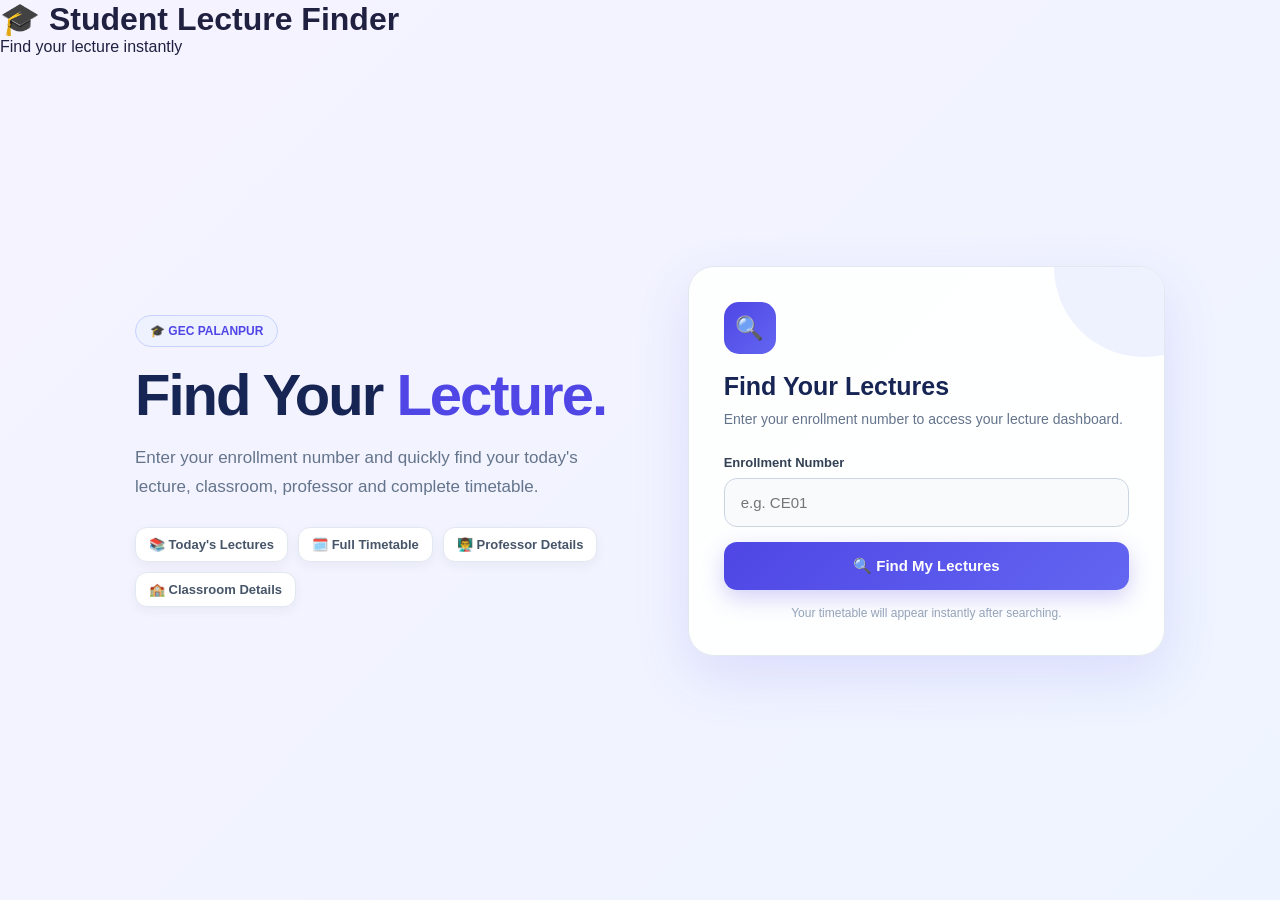
==== index.html @ 3515c41b "Initial commit" ====
<!DOCTYPE html>
<html lang="en">

<head>
    <meta charset="UTF-8">
    <meta name="viewport" content="width=device-width, initial-scale=1.0">

    <title>Student Lecture Finder</title>

    <link rel="stylesheet" href="/style.css">

    <style>

        /* =====================================
           MODERN HOME PAGE
        ===================================== */

        .home-page {
            min-height: calc(100vh - 90px);

            display: flex;
            align-items: center;
            justify-content: center;

            padding: 30px 15px;
        }


        .home-container {
            width: 100%;
            max-width: 1050px;

            display: grid;
            grid-template-columns: 1.05fr 0.95fr;

            gap: 45px;

            align-items: center;
        }


        /* LEFT SIDE */

        .hero-content {
            padding: 20px;
        }


        .hero-badge {
            display: inline-block;

            padding: 8px 14px;

            background: #eef2ff;
            color: #4f46e5;

            border: 1px solid #c7d2fe;

            border-radius: 30px;

            font-size: 12px;
            font-weight: 800;

            margin-bottom: 18px;
        }


        .hero-content h2 {
            font-size: clamp(38px, 5vw, 58px);

            line-height: 1.05;

            color: #172554;

            margin-bottom: 18px;

            letter-spacing: -2px;
        }


        .hero-content h2 span {
            color: #4f46e5;
        }


        .hero-content .hero-text {
            color: #64748b;

            font-size: 17px;

            line-height: 1.7;

            max-width: 520px;

            margin-bottom: 25px;
        }


        .feature-list {
            display: flex;

            flex-wrap: wrap;

            gap: 10px;
        }


        .feature-item {
            background: white;

            border: 1px solid #e2e8f0;

            padding: 9px 13px;

            border-radius: 12px;

            color: #475569;

            font-size: 13px;

            font-weight: 700;

            box-shadow:
                0 4px 12px rgba(30, 41, 59, 0.05);
        }


        /* RIGHT SIDE */

        .enrollment-card {
            background: rgba(255,255,255,0.96);

            padding: 35px;

            border-radius: 26px;

            border: 1px solid #e2e8f0;

            box-shadow:
                0 20px 55px rgba(79,70,229,0.13);

            position: relative;

            overflow: hidden;
        }


        .enrollment-card::before {
            content: "";

            position: absolute;

            width: 180px;
            height: 180px;

            background: #eef2ff;

            border-radius: 50%;

            top: -90px;
            right: -70px;

            z-index: 0;
        }


        .card-content {
            position: relative;

            z-index: 1;
        }


        .card-icon {
            width: 52px;
            height: 52px;

            display: flex;

            align-items: center;
            justify-content: center;

            background:
                linear-gradient(
                    135deg,
                    #4f46e5,
                    #6366f1
                );

            color: white;

            border-radius: 15px;

            font-size: 23px;

            margin-bottom: 18px;
        }


        .enrollment-card h3 {
            color: #172554;

            font-size: 25px;

            margin-bottom: 8px;
        }


        .enrollment-card .card-subtitle {
            color: #64748b;

            font-size: 14px;

            line-height: 1.5;

            margin-bottom: 25px;
        }


        .input-label {
            display: block;

            text-align: left;

            color: #334155;

            font-size: 13px;

            font-weight: 800;

            margin-bottom: 8px;
        }


        .modern-input {
            width: 100%;

            padding: 15px 16px;

            border-radius: 13px;

            border: 1px solid #cbd5e1;

            background: #f8fafc;

            font-size: 15px;

            outline: none;

            transition: 0.25s;

            margin-bottom: 15px;
        }


        .modern-input:focus {
            border-color: #6366f1;

            background: white;

            box-shadow:
                0 0 0 4px rgba(99,102,241,0.10);
        }


        .find-btn {
            width: 100%;

            padding: 15px;

            border: none;

            border-radius: 13px;

            background:
                linear-gradient(
                    135deg,
                    #4f46e5,
                    #6366f1
                );

            color: white;

            font-size: 15px;

            font-weight: 800;

            cursor: pointer;

            box-shadow:
                0 8px 22px rgba(79,70,229,0.25);

            transition: 0.25s;
        }


        .find-btn:hover {
            transform: translateY(-2px);

            box-shadow:
                0 12px 28px rgba(79,70,229,0.30);
        }


        .card-note {
            text-align: center;

            color: #94a3b8;

            font-size: 12px;

            margin-top: 16px;
        }


        /* =====================================
           MOBILE
        ===================================== */

        @media (max-width: 800px) {

            .home-page {
                padding: 25px 12px;
            }


            .home-container {
                grid-template-columns: 1fr;

                gap: 25px;
            }


            .hero-content {
                text-align: center;

                padding: 10px;
            }


            .hero-content h2 {
                font-size: 40px;

                letter-spacing: -1px;
            }


            .hero-content .hero-text {
                margin-left: auto;
                margin-right: auto;

                font-size: 15px;
            }


            .feature-list {
                justify-content: center;
            }


            .enrollment-card {
                max-width: 520px;

                width: 100%;

                margin: auto;
            }

        }


        @media (max-width: 450px) {

            .hero-content h2 {
                font-size: 34px;
            }


            .hero-content .hero-text {
                font-size: 14px;
            }


            .enrollment-card {
                padding: 25px 20px;

                border-radius: 21px;
            }


            .enrollment-card h3 {
                font-size: 22px;
            }

        }

    </style>

</head>


<body>

    <header>

        <div>
            <h1>🎓 Student Lecture Finder</h1>
            <p>Find your lecture instantly</p>
        </div>

    </header>


    <main class="home-page">

        <div class="home-container">


            <!-- ==============================
                 LEFT HERO
            =============================== -->

            <section class="hero-content">

                <div class="hero-badge">
                    🎓 GEC PALANPUR
                </div>


                <h2>
                    Find Your
                    <span>Lecture.</span>
                </h2>


                <p class="hero-text">

                    Enter your enrollment number and
                    quickly find your today's lecture,
                    classroom, professor and complete
                    timetable.

                </p>


                <div class="feature-list">

                    <div class="feature-item">
                        📚 Today's Lectures
                    </div>

                    <div class="feature-item">
                        🗓️ Full Timetable
                    </div>

                    <div class="feature-item">
                        👨‍🏫 Professor Details
                    </div>

                    <div class="feature-item">
                        🏫 Classroom Details
                    </div>

                </div>

            </section>



            <!-- ==============================
                 ENROLLMENT CARD
            =============================== -->

            <section class="enrollment-card">

                <div class="card-content">

                    <div class="card-icon">
                        🔍
                    </div>


                    <h3>
                        Find Your Lectures
                    </h3>


                    <p class="card-subtitle">

                        Enter your enrollment number
                        to access your lecture dashboard.

                    </p>


                    <label
                        class="input-label"
                        for="enrollmentInput">

                        Enrollment Number

                    </label>


                    <input
                        type="text"
                        id="enrollmentInput"
                        class="modern-input"
                        placeholder="e.g. CE01"
                        maxlength="10"
                    >


                    <button
                        class="find-btn"
                        onclick="findLectures()">

                        🔍 Find My Lectures

                    </button>


                    <p
                        id="message"
                        aria-live="polite">
                    </p>


                    <p class="card-note">

                        Your timetable will appear
                        instantly after searching.

                    </p>

                </div>

            </section>


        </div>

    </main>


    <!-- Existing functionality stays exactly the same -->

    <script src="/script.js"></script>

</body>

</html>
---- style.css ----
* {
    box-sizing: border-box;
    margin: 0;
    padding: 0;
}

body {
    font-family: Arial, sans-serif;
    background: linear-gradient(135deg, #f5f3ff, #eef4ff);
    color: #202040;
    min-height: 100vh;
}

.container {
    width: 92%;
    max-width: 950px;
    margin: auto;
    padding: 28px 0 50px;
}

/* =========================
   HEADER
========================= */

.page-header {
    display: flex;
    align-items: center;
    justify-content: space-between;
    gap: 20px;
    margin-bottom: 28px;
}

.header-left {
    display: flex;
    align-items: center;
    gap: 15px;
}

.back-btn {
    text-decoration: none;
    color: #5746d8;
    background: white;
    padding: 10px 15px;
    border-radius: 11px;
    font-weight: 600;
    box-shadow: 0 4px 14px rgba(60, 50, 130, 0.08);
    transition: 0.2s;
}

.back-btn:hover {
    background: #eeeaff;
    transform: translateY(-1px);
}

.page-title h1 {
    font-size: 29px;
    font-weight: 750;
    color: #242047;
}

.page-title p {
    margin-top: 5px;
    color: #777;
    font-size: 14px;
}

/* =========================
   TODAY SPECIAL HEADER
========================= */

.today-heading {
    margin-bottom: 25px;
}

.today-heading h1 {
    font-size: 34px;
    color: #211b4b;
}

.today-heading p {
    margin-top: 7px;
    color: #777;
    font-size: 15px;
}

/* =========================
   SUMMARY
========================= */

.summary-row {
    display: grid;
    grid-template-columns: repeat(3, 1fr);
    gap: 14px;
    margin-bottom: 25px;
}

.summary-card {
    background: white;
    padding: 17px;
    border-radius: 16px;
    box-shadow: 0 5px 18px rgba(50, 40, 120, 0.07);
}

.summary-card span {
    display: block;
    color: #888;
    font-size: 12px;
    margin-bottom: 5px;
}

.summary-card strong {
    font-size: 22px;
    color: #30286b;
}

/* =========================
   LECTURE LIST
========================= */

#lectureContainer {
    display: flex;
    flex-direction: column;
    gap: 15px;
}

.lecture-card {
    position: relative;
    background: white;
    border-radius: 18px;
    padding: 20px;
    border: 1px solid #eeeaff;
    box-shadow: 0 6px 22px rgba(50, 40, 120, 0.07);
    transition: 0.22s;
}

.lecture-card:hover {
    transform: translateY(-3px);
    box-shadow: 0 10px 28px rgba(50, 40, 120, 0.11);
}

.lecture-card.live {
    border-left: 5px solid #5b4bdb;
    background: linear-gradient(135deg, #ffffff, #f5f2ff);
}

.lecture-card.next {
    border-left: 5px solid #7b68ee;
}

/* TOP */

.lecture-top {
    display: flex;
    justify-content: space-between;
    align-items: center;
    gap: 15px;
    margin-bottom: 15px;
}

.subject {
    font-size: 20px;
    font-weight: 700;
    color: #282252;
}

.time {
    background: #eeeaff;
    color: #5746d8;
    padding: 8px 12px;
    border-radius: 9px;
    font-size: 13px;
    font-weight: 700;
    white-space: nowrap;
}

/* STATUS */

.status {
    display: inline-block;
    padding: 6px 11px;
    border-radius: 20px;
    font-size: 11px;
    font-weight: 700;
    margin-bottom: 12px;
}

.status.live {
    background: #e9e5ff;
    color: #5140c8;
}

.status.next {
    background: #f0edff;
    color: #6655d9;
}

.status.upcoming {
    background: #edf0ff;
    color: #5362a8;
}

.status.completed {
    background: #eeeeee;
    color: #777;
}

/* INFO */

.lecture-info {
    display: grid;
    grid-template-columns: 1fr 1fr;
    gap: 12px;
}

.info-box {
    background: #f8f8ff;
    padding: 12px;
    border-radius: 11px;
}

.info-label {
    display: block;
    color: #888;
    font-size: 11px;
    margin-bottom: 4px;
}

.info-value {
    color: #333;
    font-size: 15px;
    font-weight: 600;
}

/* =========================
   NAVIGATION
========================= */

.bottom-nav {
    display: grid;
    grid-template-columns: repeat(3, 1fr);
    gap: 12px;
    margin-top: 30px;
}

.nav-card {
    text-decoration: none;
    text-align: center;
    color: #5142c7;
    background: white;
    padding: 14px;
    border-radius: 13px;
    font-weight: 600;
    box-shadow: 0 4px 14px rgba(50, 40, 120, 0.06);
    transition: 0.2s;
}

.nav-card:hover {
    background: #eeeaff;
    transform: translateY(-2px);
}

/* =========================
   EMPTY / ERROR
========================= */

.message {
    background: white;
    text-align: center;
    padding: 38px 20px;
    border-radius: 18px;
    box-shadow: 0 5px 20px rgba(50, 40, 120, 0.06);
}

.message h3 {
    margin-bottom: 7px;
    color: #333;
}

.message p {
    color: #777;
}

/* =========================
   TIMETABLE
========================= */

.day-section {
    margin-bottom: 28px;
}

.day-title {
    font-size: 21px;
    font-weight: 700;
    color: #30286b;
    margin-bottom: 12px;
}

.timetable-card {
    background: white;
    border-radius: 15px;
    padding: 16px;
    margin-bottom: 10px;
    display: grid;
    grid-template-columns: 130px 1fr 120px;
    gap: 15px;
    align-items: center;
    box-shadow: 0 4px 15px rgba(50, 40, 120, 0.06);
}

.timetable-time {
    color: #5746d8;
    font-weight: 700;
    font-size: 13px;
}

.timetable-subject {
    font-weight: 700;
    color: #302852;
}

.timetable-details {
    font-size: 13px;
    color: #777;
}

/* =========================
   MOBILE
========================= */

@media (max-width: 650px) {

    .container {
        width: 94%;
        padding-top: 20px;
    }

    .page-header {
        align-items: flex-start;
    }

    .page-title h1 {
        font-size: 23px;
    }

    .today-heading h1 {
        font-size: 27px;
    }

    .summary-row {
        grid-template-columns: 1fr;
    }

    .lecture-top {
        flex-direction: column;
        align-items: flex-start;
    }

    .lecture-info {
        grid-template-columns: 1fr;
    }

    .bottom-nav {
        grid-template-columns: 1fr;
    }

    .timetable-card {
        grid-template-columns: 1fr;
        gap: 7px;
    }
}/* ================================
   FULL TIMETABLE
================================ */

.page-container {
    width: 100%;
    max-width: 900px;
    margin: auto;
    padding: 25px 18px 50px;
}

.page-header {
    margin-bottom: 25px;
}

.back-btn {
    display: inline-block;
    text-decoration: none;
    color: #4f46e5;
    font-weight: 600;
    margin-bottom: 20px;
}

.page-title-area h1 {
    margin: 0;
    font-size: 32px;
    color: #202040;
}

.page-title-area p {
    margin-top: 6px;
    color: #777;
}


/* Student strip */

.student-strip {
    display: flex;
    justify-content: space-between;
    align-items: center;

    padding: 14px 18px;
    margin-bottom: 25px;

    background: #ffffff;
    border-radius: 16px;

    box-shadow: 0 5px 20px rgba(60, 60, 120, 0.08);

    color: #666;
}

.student-strip strong {
    color: #4f46e5;
}


/* Day section */

.timetable-day {
    margin-bottom: 28px;
}

.day-heading {
    margin-bottom: 12px;
}

.day-name {
    display: flex;
    align-items: center;
    gap: 12px;
}

.day-icon {
    width: 46px;
    height: 46px;

    display: flex;
    align-items: center;
    justify-content: center;

    background: #eeeeff;
    border-radius: 14px;

    font-size: 22px;
}

.day-name h2 {
    margin: 0;
    color: #252545;
    font-size: 21px;
}

.day-name span {
    color: #888;
    font-size: 13px;
}


/* Lecture cards */

.day-lectures {
    display: flex;
    flex-direction: column;
    gap: 12px;
}

.timetable-card {

    display: grid;

    grid-template-columns: 45px 125px 1fr;

    align-items: center;

    gap: 16px;

    background: #ffffff;

    padding: 17px 20px;

    border-radius: 18px;

    box-shadow: 0 6px 22px rgba(50, 50, 100, 0.08);

    transition: transform 0.2s ease,
                box-shadow 0.2s ease;
}

.timetable-card:hover {

    transform: translateY(-2px);

    box-shadow: 0 10px 28px rgba(50, 50, 100, 0.12);
}


/* Number */

.lecture-number {

    font-size: 13px;

    font-weight: 700;

    color: #9a9ab0;
}


/* Time */

.lecture-time {

    display: flex;

    flex-direction: column;

    gap: 3px;
}

.lecture-time span {
    font-size: 16px;
}

.lecture-time strong {

    font-size: 16px;

    color: #303050;
}

.lecture-time small {

    color: #999;

    font-size: 12px;
}


/* Main lecture */

.lecture-main h3 {

    margin: 0 0 8px;

    font-size: 17px;

    color: #252545;
}

.lecture-details {

    display: flex;

    flex-wrap: wrap;

    gap: 10px;
}

.lecture-details span {

    font-size: 13px;

    color: #707080;

    background: #f7f7fc;

    padding: 6px 10px;

    border-radius: 8px;
}


/* Empty day */

.empty-day {

    opacity: 0.8;
}

.no-lecture {

    background: #ffffff;

    border-radius: 16px;

    padding: 18px;

    color: #888;

    box-shadow: 0 5px 18px rgba(50, 50, 100, 0.06);
}


/* Empty / error */

.empty-box {

    text-align: center;

    background: #ffffff;

    padding: 40px 20px;

    border-radius: 20px;

    box-shadow: 0 6px 22px rgba(50, 50, 100, 0.08);
}

.empty-box h2 {

    color: #333;

    margin-bottom: 8px;
}

.empty-box p {

    color: #777;

    margin-bottom: 20px;
}

.primary-btn {

    display: inline-block;

    text-decoration: none;

    background: #4f46e5;

    color: white;

    padding: 11px 20px;

    border-radius: 10px;

    font-weight: 600;
}


/* Mobile */

@media (max-width: 650px) {

    .page-container {
        padding: 20px 14px 40px;
    }

    .page-title-area h1 {
        font-size: 27px;
    }

    .timetable-card {

        grid-template-columns: 32px 90px 1fr;

        gap: 10px;

        padding: 15px 12px;

    }

    .lecture-main h3 {
        font-size: 15px;
    }

    .lecture-details {
        flex-direction: column;
        gap: 5px;
    }

    .lecture-details span {
        width: fit-content;
    }

}.lecture-content {
    min-width: 0;
}

.lecture-time-full {
    margin-bottom: 8px;
    color: #555;
    font-size: 15px;
}

.lecture-time-full strong {
    color: #303050;
    font-size: 16px;
}

.timetable-card h3 {
    margin: 0 0 9px;
    color: #252545;
    font-size: 17px;
}

.lecture-details {
    display: flex;
    flex-wrap: wrap;
    gap: 8px;
}

.lecture-details span {
    background: #f7f7fc;
    padding: 6px 10px;
    border-radius: 8px;
    color: #707080;
    font-size: 13px;
}.simple-page-header {
    margin-bottom: 20px;
}

.simple-page-header h1 {
    margin: 5px 0;
    font-size: 30px;
    color: #252545;
}

.simple-page-header p {
    margin: 0;
    color: #777;
}

.enrollment-info {
    margin-bottom: 25px;
    padding: 12px 16px;
    background: #ffffff;
    border-radius: 12px;
    color: #666;
}

.enrollment-info strong {
    color: #4f46e5;
}

.timetable-section {
    margin-bottom: 30px;
}

.timetable-day-title {
    margin-bottom: 12px;
}

.timetable-day-title h2 {
    margin: 0;
    font-size: 21px;
    color: #252545;
}


/* SAME STYLE AS LECTURE CARDS */

.timetable-section .lecture-card {
    background: #ffffff;
    border-radius: 18px;
    padding: 18px;
    margin-bottom: 14px;

    box-shadow:
        0 6px 20px rgba(50, 50, 100, 0.08);
}

.timetable-section .lecture-time {
    display: flex;
    align-items: center;
    gap: 7px;

    color: #4f46e5;
    font-size: 15px;

    margin-bottom: 8px;
}

.timetable-section .lecture-time strong {
    color: #33334f;
}

.timetable-section .lecture-card h3 {
    margin: 0 0 12px;

    font-size: 17px;
    color: #252545;
}

.timetable-section .lecture-info {
    display: flex;
    flex-wrap: wrap;
    gap: 8px;
}

.timetable-section .lecture-info span {
    background: #f6f6fc;

    padding: 7px 10px;

    border-radius: 9px;

    color: #707080;

    font-size: 13px;
}

.no-lecture-card {
    background: #ffffff;

    padding: 17px;

    border-radius: 16px;

    color: #888;

    box-shadow:
        0 5px 18px rgba(50, 50, 100, 0.06);
}.today-header {
    display: flex;
    justify-content: space-between;
    align-items: center;
    gap: 15px;
    margin-bottom: 20px;
}

.today-header h1 {
    margin: 0;
    color: #252545;
    font-size: 30px;
}

.today-header p {
    margin: 6px 0 0;
    color: #777;
}

.change-enrollment-btn {
    border: none;
    background: #eeeeff;
    color: #4f46e5;
    padding: 11px 16px;
    border-radius: 11px;
    font-weight: 600;
    cursor: pointer;
    white-space: nowrap;
}

.change-enrollment-btn:hover {
    background: #e2e2ff;
}

.day-navigation {
    display: flex;
    gap: 10px;
    margin-bottom: 20px;
    flex-wrap: wrap;
}

.day-nav-card {
    text-decoration: none;
    background: #ffffff;
    color: #4f46e5;
    padding: 10px 14px;
    border-radius: 11px;
    font-weight: 600;
    box-shadow: 0 4px 14px rgba(50,50,100,0.07);
}

.lecture-status {
    display: inline-block;
    padding: 6px 10px;
    border-radius: 8px;
    font-size: 12px;
    font-weight: 700;
    margin-bottom: 10px;
}

.lecture-status.live {
    background: #ffe8e8;
    color: #d63031;
}

.lecture-status.next {
    background: #fff4d6;
    color: #a66a00;
}

.lecture-status.upcoming {
    background: #e8f0ff;
    color: #3867d6;
}

.lecture-status.completed {
    background: #eeeeee;
    color: #777;
}

@media (max-width: 650px) {

    .today-header {
        align-items: flex-start;
        flex-direction: column;
    }

    .change-enrollment-btn {
        width: 100%;
    }

    .today-header h1 {
        font-size: 26px;
    }

}/* ================================
   TODAY LIVE / NEXT / TOTAL
================================ */

.live-summary {
    border: 1px solid #fecaca;
}

.next-summary {
    border: 1px solid #fde68a;
}


/* LIVE LECTURE BOX */

.live-lecture-box {

    margin: 20px 0;

    padding: 25px;

    background: linear-gradient(
        135deg,
        #fff1f2,
        #ffffff
    );

    border: 2px solid #fecaca;

    border-radius: 20px;

    box-shadow:
        0 10px 30px rgba(220, 38, 38, 0.10);

}


.live-box-title {

    display: inline-block;

    padding: 7px 13px;

    background: #fee2e2;

    color: #dc2626;

    border-radius: 20px;

    font-size: 13px;

    font-weight: 800;

    margin-bottom: 12px;

}


.live-lecture-box h2 {

    color: #172554;

    margin-bottom: 15px;

}


.live-info {

    display: flex;

    flex-wrap: wrap;

    gap: 10px;

}


.live-info span {

    background: white;

    border: 1px solid #e2e8f0;

    padding: 9px 12px;

    border-radius: 10px;

    color: #475569;

    font-size: 13px;

    font-weight: 700;

}


.live-message {

    margin-top: 16px;

    color: #16a34a;

    font-size: 13px;

    font-weight: 800;

}


/* NO LIVE LECTURE */

.live-empty-box {

    margin: 20px 0;

    padding: 16px;

    text-align: center;

    background: #f8fafc;

    border: 1px solid #e2e8f0;

    border-radius: 14px;

    color: #64748b;

    font-weight: 700;

}


/* MOBILE */

@media (max-width: 600px) {

    .live-info {

        flex-direction: column;

    }

    .live-info span {

        width: 100%;

    }

}
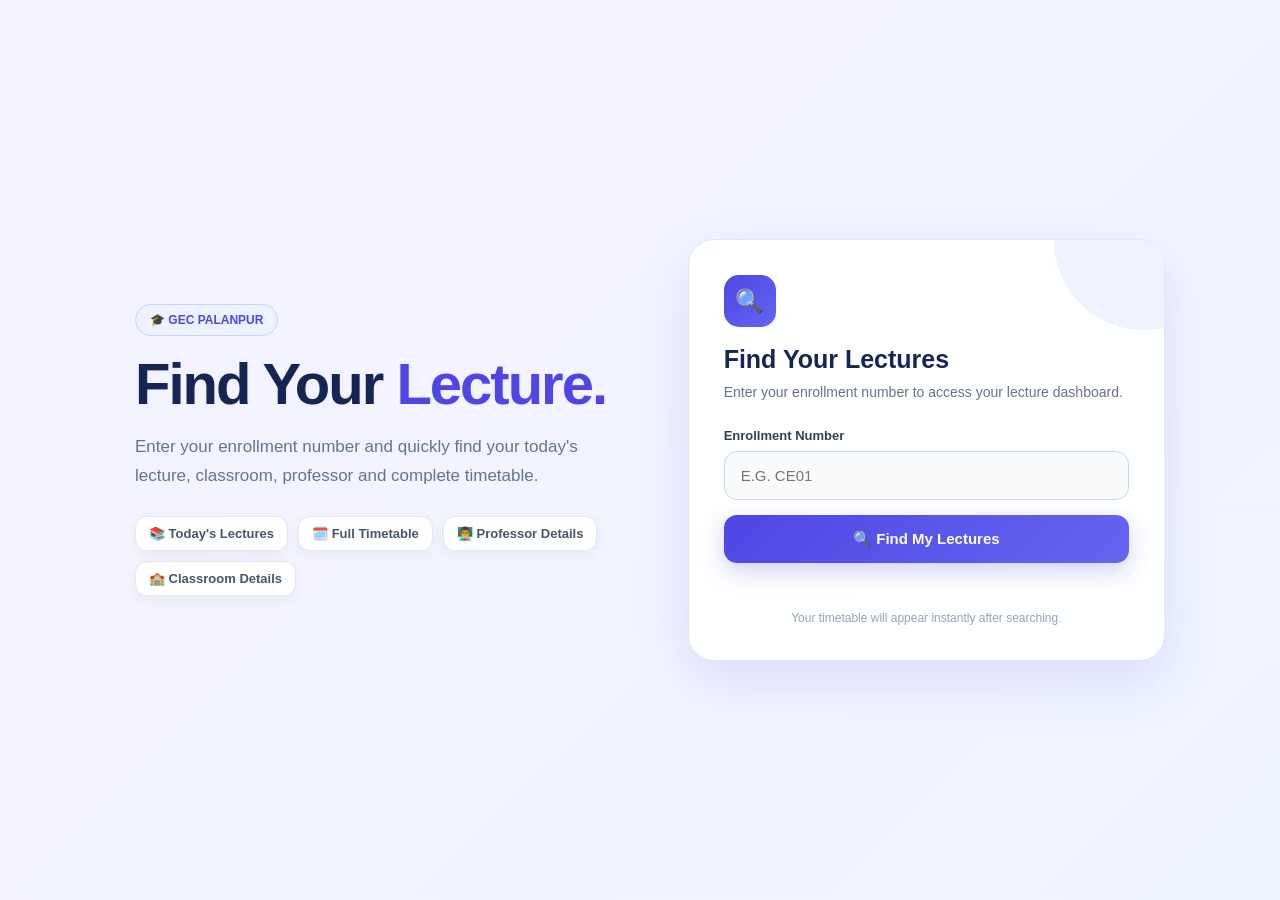
==== commit 1056b97f: "Finalize Student Lecture Finder" ====
--- a/index.html
+++ b/index.html
@@ -12,17 +12,17 @@
     <style>
 
         /* =====================================
-           MODERN HOME PAGE
+           HOME PAGE
         ===================================== */
 
         .home-page {
-            min-height: calc(100vh - 90px);
+            min-height: 100vh;
 
             display: flex;
             align-items: center;
             justify-content: center;
 
-            padding: 30px 15px;
+            padding: 35px 15px;
         }
 
 
@@ -39,7 +39,9 @@
         }
 
 
-        /* LEFT SIDE */
+        /* =====================================
+           LEFT SIDE
+        ===================================== */
 
         .hero-content {
             padding: 20px;
@@ -125,7 +127,9 @@
         }
 
 
-        /* RIGHT SIDE */
+        /* =====================================
+           RIGHT SIDE
+        ===================================== */
 
         .enrollment-card {
             background: rgba(255,255,255,0.96);
@@ -235,6 +239,8 @@
         .modern-input {
             width: 100%;
 
+            box-sizing: border-box;
+
             padding: 15px 16px;
 
             border-radius: 13px;
@@ -250,6 +256,8 @@
             transition: 0.25s;
 
             margin-bottom: 15px;
+
+            text-transform: uppercase;
         }
 
 
@@ -302,6 +310,28 @@
         }
 
 
+        .find-btn:disabled {
+            opacity: 0.7;
+
+            cursor: not-allowed;
+
+            transform: none;
+        }
+
+
+        #message {
+            min-height: 20px;
+
+            margin: 12px 0 0;
+
+            text-align: center;
+
+            font-size: 13px;
+
+            font-weight: 700;
+        }
+
+
         .card-note {
             text-align: center;
 
@@ -401,24 +431,15 @@
 
 <body>
 
-    <header>
-
-        <div>
-            <h1>🎓 Student Lecture Finder</h1>
-            <p>Find your lecture instantly</p>
-        </div>
-
-    </header>
-
 
     <main class="home-page">
 
         <div class="home-container">
 
 
-            <!-- ==============================
+            <!-- =================================
                  LEFT HERO
-            =============================== -->
+            ================================== -->
 
             <section class="hero-content">
 
@@ -428,8 +449,10 @@
 
 
                 <h2>
+
                     Find Your
                     <span>Lecture.</span>
+
                 </h2>
 
 
@@ -466,14 +489,14 @@
             </section>
 
 
-
-            <!-- ==============================
+            <!-- =================================
                  ENROLLMENT CARD
-            =============================== -->
+            ================================== -->
 
             <section class="enrollment-card">
 
                 <div class="card-content">
+
 
                     <div class="card-icon">
                         🔍
@@ -508,6 +531,8 @@
                         class="modern-input"
                         placeholder="e.g. CE01"
                         maxlength="10"
+                        autocomplete="off"
+                        spellcheck="false"
                     >
 
 
@@ -533,6 +558,7 @@
 
                     </p>
 
+
                 </div>
 
             </section>
@@ -543,8 +569,6 @@
     </main>
 
 
-    <!-- Existing functionality stays exactly the same -->
-
     <script src="/script.js"></script>
 
 </body>
--- a/style.css
+++ b/style.css
@@ -1066,4 +1066,17 @@
 
     }
 
+}.page-navigation{
+    margin-bottom:22px;
+}
+
+.nav-btn{
+    border:1px solid #e5e7eb;
+    background:white;
+    color:#111827;
+    padding:11px 18px;
+    border-radius:12px;
+    cursor:pointer;
+    font-weight:700;
+    font-size:13px;
 }
